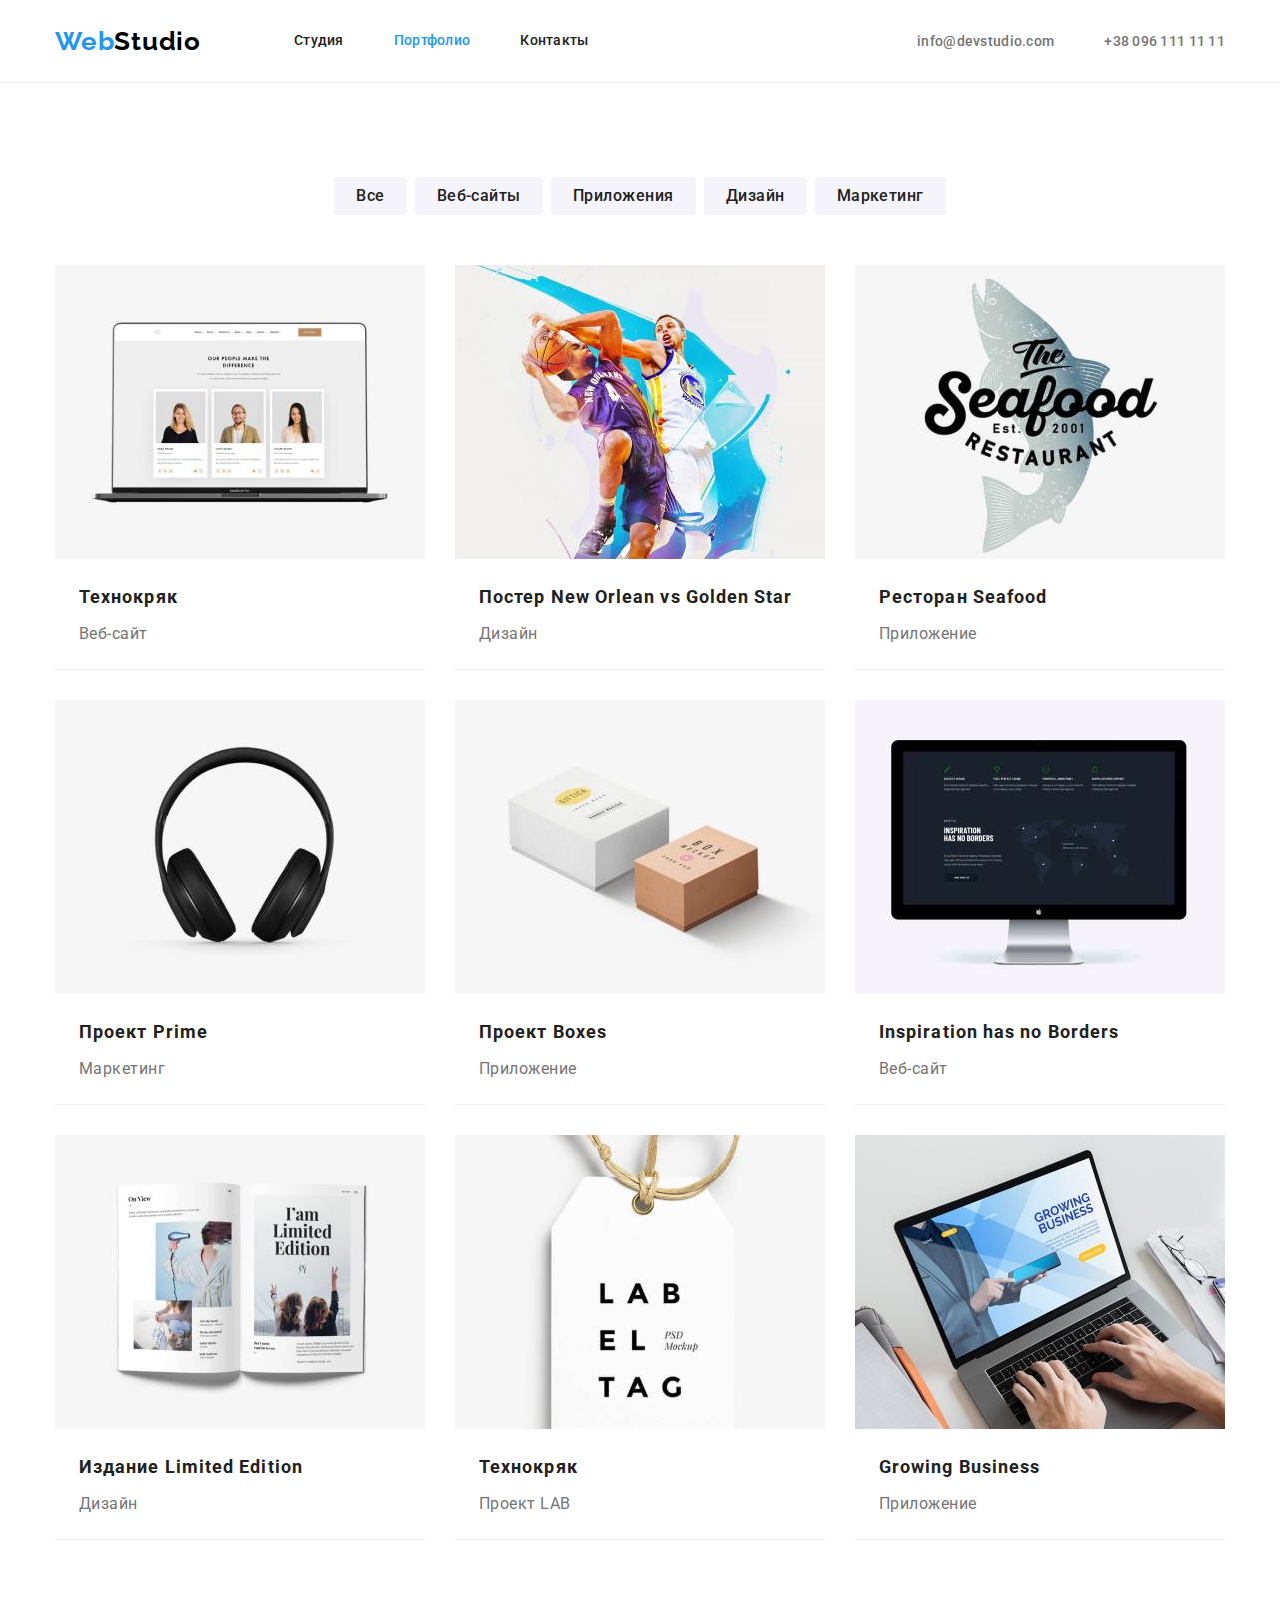
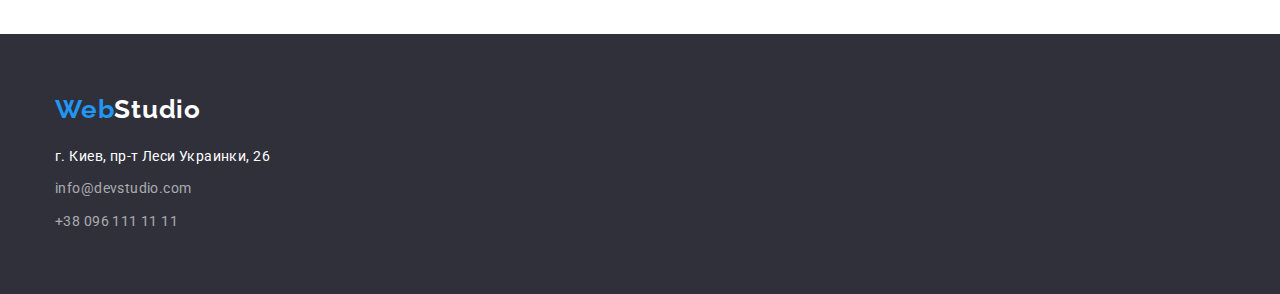
==== portfolio.html @ 1f935da1 "Из ДЗ-3" ====
<!DOCTYPE html>
<html lang="ru">

<head>
    <meta charset="UTF-8">
    <meta http-equiv="X-UA-Compatible" content="IE=edge">
    <meta name="viewport" content="width=device-width, initial-scale=1.0">
    <title>html-css-homework2</title>
    <link rel="preconnect" href="https://fonts.googleapis.com">
    <link rel="preconnect" href="https://fonts.gstatic.com" crossorigin>
    <link
        href="https://fonts.googleapis.com/css2?family=Raleway:wght@700&family=Roboto:wght@400;500;700;900&display=swap"
        rel="stylesheet">
    <link rel="stylesheet" href="https://cdnjs.cloudflare.com/ajax/libs/modern-normalize/1.1.0/modern-normalize.css"
        integrity="sha512-Y0MM+V6ymRKN2zStTqzQ227DWhhp4Mzdo6gnlRnuaNCbc+YN/ZH0sBCLTM4M0oSy9c9VKiCvd4Jk44aCLrNS5Q=="
        crossorigin="anonymous" referrerpolicy="no-referrer" />
    <link rel="stylesheet" href="./css/styles.css">
</head>

<body>
    <header class="header">
        <div class="container header-container">
            <a class="link header-logo" href="#">Web<span class="header-logo-color">Studio</span></a>
            <nav class="header-navigation">
                <ul class="list header-list">
                    <li class="header-item">
                        <a class="link header-link" href="./index.html">Студия</a>
                    </li>
                    <li class="header-item">
                        <a class="link header-link pagemark" href="./portfolio.html">Портфолио</a>
                    </li>
                    <li class="header-item">
                        <a class="link header-link" href="#">Контакты</a>
                    </li>
                </ul>
            </nav>
            <ul class="list address">
                <li class="address-item">
                    <a class="link address-mail" href="mailto:info@devstudio.com">info@devstudio.com</a>
                </li>
                <li class="address-item">
                    <a class="link address-tel" href="tel:+380961111111">+38 096 111 11 11</a>
                </li>
            </ul>
        </div>
    </header>
    <main>
        <section class="section">
            <div class="container">
                <h1 class="portfolio-hidden-title visually-hidden">Портфолио</h1>
                <ul class="list filter-list">
                    <li class="filter-item">
                        <button class="filter-button button" type="button">Все</button>
                    </li>
                    <li class="filter-item">
                        <button class="filter-button button" type="button">Веб-сайты</button>
                    </li>
                    <li class="filter-item">
                        <button class="filter-button button" type="button">Приложения</button>
                    </li>
                    <li class="filter-item">
                        <button class="filter-button button" type="button">Дизайн</button>
                    </li>
                    <li class="filter-item">
                        <button class="filter-button button" type="button">Маркетинг</button>
                    </li>
                </ul>
                <ul class="list portfolio-list">
                    <li class="portfolio-item">
                        <a class="link portfolio-link" href="#">
                            <img src="./images/portfolio/portfolio-img1.jpg" alt="">
                            <div class="portfolio-div">
                                <h2 class="portfolio-title">Технокряк</h2>
                                 <p class="portfolio-text">Веб-сайт</p>
                            </div>
                        </a>
                    </li>
                    <li class="portfolio-item">
                        <a class="link portfolio-link" href="#">
                            <img src="./images/portfolio/portfolio-img2.jpg" alt="">
                            <div class="portfolio-div">
                                <h2 class="portfolio-title">Постер New Orlean vs Golden Star</h2>
                                 <p class="portfolio-text">Дизайн</p>
                            </div>
                        </a>
                    </li>
                    <li class="portfolio-item">
                        <a class="link portfolio-link" href="#">
                            <img src="./images/portfolio/portfolio-img3.jpg" alt="">
                            <div class="portfolio-div">
                                <h2 class="portfolio-title">Ресторан Seafood</h2>
                                 <p class="portfolio-text">Приложение</p>
                            </div>
                        </a>
                    </li>
                    <li class="portfolio-item">
                        <a class="link portfolio-link" href="#">
                            <img src="./images/portfolio/portfolio-img4.jpg" alt="">
                            <div class="portfolio-div">
                                <h2 class="portfolio-title">Проект Prime</h2>
                                 <p class="portfolio-text">Маркетинг</p>
                            </div>
                        </a>
                    </li>
                    <li class="portfolio-item">
                        <a class="link portfolio-link" href="#">
                            <img src="./images/portfolio/portfolio-img5.jpg" alt="">
                            <div class="portfolio-div">
                                <h2 class="portfolio-title">Проект Boxes</h2>
                                 <p class="portfolio-text">Приложение</p>
                            </div>
                        </a>
                    </li>
                    <li class="portfolio-item">
                        <a class="link portfolio-link" href="#">
                            <img src="./images/portfolio/portfolio-img6.jpg" alt="">
                            <div class="portfolio-div">
                                <h2 class="portfolio-title">Inspiration has no Borders</h2>
                                 <p class="portfolio-text">Веб-сайт</p>
                            </div>
                        </a>
                    </li>
                    <li class="portfolio-item">
                        <a class="link portfolio-link" href="#">
                            <img src="./images/portfolio/portfolio-img7.jpg" alt="">
                            <div class="portfolio-div">
                                <h2 class="portfolio-title">Издание Limited Edition</h2>
                                 <p class="portfolio-text">Дизайн</p>
                            </div>
                        </a>
                    </li>
                    <li class="portfolio-item">
                        <a class="link portfolio-link" href="#">
                            <img src="./images/portfolio/portfolio-img8.jpg" alt="">
                            <div class="portfolio-div">
                                <h2 class="portfolio-title">Технокряк</h2>
                                 <p class="portfolio-text">Проект LAB</p>
                            </div>
                        </a>
                    </li>
                    <li class="portfolio-item">
                        <a class="link portfolio-link" href="#">
                            <img src="./images/portfolio/portfolio-img9.jpg" alt="">
                            <div class="portfolio-div">
                                <h2 class="portfolio-title">Growing Business</h2>
                                 <p class="portfolio-text">Приложение</p>
                            </div>
                        </a>
                    </li>
                </ul>
            </div>
        </section>
    </main>
    <footer class="footer">
        <div class="container">
            <a class="link footer-logo" href="#">Web<span class="footer-logo-color">Studio</span></a>
            <address>
                <ul class="footer-list">
                    <li class="footer-item">
                        <a class="link footer-link" href="https://goo.gl/maps/NmV2bP52EN1xxGEw7" rel="noopener noreferrer">
                            г. Киев, пр-т Леси Украинки, 26
                        </a>
                    </li>
                    <li class="footer-item">
                        <a class="link footer-mail" href="mailto:info@devstudio.com">info@devstudio.com</a>
                    </li>
                    <li>
                        <a class="link footer-tel" href="tel:+380961111111">+38 096 111 11 11</a>
                    </li>
                </ul>
            </address>
        </div>
    </footer>
</body>

</html>
---- css/styles.css ----
:root {
  --main-logo-color: #2196f3;
  --second-logo-color: #000000;
  --third-logo-color: #ffffff;

  --main-title-color: #212121;
  --second-title-color: #ffffff;
  --main-text-color: #757575;
  --second-text-color: #ffffff;
  --third-text-color: rgba(255, 255, 255, 0.6);

  --main-button-color: #212121;
  --second-button-color: #ffffff;
  --third-button-color: #2196f3;
  --bg-button-color-hover: #2196f3;

  --main-header-color: #212121;
  --second-header-color: #757575;
  --header-hover-color: #2196f3;

  --hero-bg-color: #2f303a;
  --footer-bg-color: #2f303a;

  --head-underline-color: #ececec;

  --team-bg-color: #f5f4fa;

  --portfolio-border-color: #eeeeee;
}

html {
  margin: 0;
  padding: 0;
}

*,
*::before,
*::after {
  box-sizing: border-box;
}

p,
h1,
h2,
h3,
h4,
h5,
h6 {
  margin: 0;
}

ul {
  margin: 0;
  padding: 0;
  list-style: none;
}

button {
  cursor: pointer;
  outline: 0;
  border: 0;
}

.container {
  width: 1200px;
  padding-left: 15px;
  padding-right: 15px;
  margin: 0 auto;
}

body {
  font-family: Roboto, sans-serif;
  color: var(--main-text-color);
}

.link {
  text-decoration: none;
}

img {
  display: block;
  max-width: 100%;
  height: auto;
}

.visually-hidden {
  position: absolute;
  width: 1px;
  height: 1px;
  margin: -1px;
  padding: 0;
  overflow: hidden;
  border: 0;
  clip: rect(0 0 0 0);
}

.footer {
  background-color: var(--footer-bg-color);
}

/* -----------------HEADER--------------- */

.header {
  border-bottom: 1px solid var(--head-underline-color);
}

.header-list {
  display: flex;
  align-items: center;
}

.address {
  display: flex;
  align-items: center;
  margin-left: auto;
}

.header-container {
  display: flex;
  align-items: center;
}

.header-logo {
  margin-right: 93px;
}

.header-item:not(:last-child) {
  margin-right: 50px;
}

.address-item:not(:last-child) {
  margin-right: 50px;
}

.header-logo,
.footer-logo {
  font-family: Raleway;
  font-weight: 700;
  font-size: 26px;
  line-height: 1.19;
  letter-spacing: 0.03em;
  color: var(--main-logo-color);
}

.header-logo-color {
  color: var(--second-logo-color);
}

.footer-logo-color {
  color: var(--third-logo-color);
}

.header-link {
  display: block;
  font-weight: 500;
  font-size: 14px;
  line-height: 1.14;
  letter-spacing: 0.02em;
  color: var(--main-header-color);

  padding-top: 33px;
  padding-bottom: 33px;
}

.address-mail,
.address-tel {
  font-weight: 500;
  font-size: 14px;
  line-height: 1.14;
  letter-spacing: 0.02em;
  color: var(--second-header-color);

  padding-top: 32px;
  padding-bottom: 32px;
}

.header-link:hover,
.header-link:focus,
.address-mail:hover,
.address-mail:focus,
.address-tel:hover,
.address-tel:focus,
.footer-link:hover,
.footer-link:focus,
.footer-mail:hover,
.footer-mail:focus,
.footer-tel:hover,
.footer-tel:focus,
.pagemark {
  color: var(--header-hover-color);
}

/* -----------------HERO---------------- */

.hero {
  padding-top: 200px;
  padding-bottom: 200px;

  background-color: var(--hero-bg-color);
}

.hero-title {
  font-weight: 900;
  font-size: 44px;
  line-height: 1.36;
  text-align: center;
  letter-spacing: 0.06em;
  text-transform: uppercase;
  color: var(--second-title-color);

  width: 696px;
  margin-left: auto;
  margin-right: auto;
}

.hero-button {
  display: block;
  font-family: inherit;
  color: var(--second-button-color);
  background-color: var(--third-button-color);
  border: none;
  box-shadow: 0px 4px 4px rgba(0, 0, 0, 0.15);
  border-radius: 4px;

  min-width: 200px;
  padding-top: 10px;
  padding-bottom: 10px;

  margin-top: 30px;
  margin-left: auto;
  margin-right: auto;
}

/* ---------------BENEFITS---------------- */

.section {
  padding: 94px 0;
}

.benefits-list-title {
  font-weight: 700;
  font-size: 14px;
  line-height: 1.14;
  letter-spacing: 0.03em;
  text-transform: uppercase;
  color: var(--main-title-color);

  margin-bottom: 10px;
}

.benefits-text {
  font-size: 14px;
  line-height: 1.71;
  letter-spacing: 0.03em;
}

.benefits-list {
  display: flex;
}

.benefits-item:not(:last-child) {
  margin-right: 30px;
}

/* ------------BUSINESS----------------- */

.business-section {
  padding-top: 0;
}

.business-title,
.team-title {
  font-weight: 700;
  font-size: 36px;
  line-height: 1.17;
  text-align: center;
  letter-spacing: 0.03em;
  color: var(--main-title-color);
}

.business-title {
  margin-bottom: 50px;
}

.business-container {
  padding-bottom: 94px;
}

.business-list {
  display: flex;
}

.business-item:not(:last-child) {
  margin-right: 30px;
}

/* -------------TEAM------------------ */
.team {
  background: var(--team-bg-color);
}

.team-title {
  margin-bottom: 50px;
}

.team-list-title {
  font-weight: 500;
  font-size: 16px;
  line-height: 1.19;
  text-align: center;
  letter-spacing: 0.03em;
  color: var(--main-title-color);
  padding-bottom: 10px;
}

.team-text {
  font-size: 16px;
  line-height: 1.19;
  text-align: center;
  letter-spacing: 0.03em;
}

.team-list {
  display: flex;
}

.team-item {
  background-color: #ffffff;
  box-shadow: 0px 1px 3px rgba(0, 0, 0, 0.12), 0px 1px 1px rgba(0, 0, 0, 0.14),
    0px 2px 1px rgba(0, 0, 0, 0.2);
  border-radius: 0px 0px 4px 4px;
}

.team-item:not(:last-child) {
  margin-right: 30px;
}

.team-team {
  padding: 30px 0;
}

/* --------------FOOTER---------------- */

.footer {
  padding-top: 60px;
  padding-bottom: 60px;
}

address {
  font-style: normal;
}

.footer-link {
  font-size: 14px;
  line-height: 1.71;
  letter-spacing: 0.03em;
  color: var(--second-text-color);

  display: block;
}

.footer-mail,
.footer-tel {
  font-size: 14px;
  line-height: 1.71;
  letter-spacing: 0.03em;
  color: var(--third-text-color);
}

.footer-logo {
  display: block;
  margin-bottom: 20px;
}

.footer-item {
  margin-bottom: 9px;
}

/* portfolio page classes */

/* ---------------filter---------------- */

.filter-button {
  display: block;
  padding: 6px 22px;

  font-weight: 500;
  font-size: 16px;
  line-height: 1.62;
  letter-spacing: 0.03em;
  color: var(--main-button-color);
  background: #f5f4fa;
  border-radius: 4px;
}

.filter-button:hover,
.filter-button:focus {
  color: var(--second-button-color);
  background-color: var(--bg-button-color-hover);
}

.filter-list {
  display: flex;
  justify-content: center;
  margin-bottom: 50px;
}

.filter-item:not(:last-child) {
  margin-right: 8px;
}

/* --------------portfolio-------------- */

.portfolio-list {
  display: flex;
  flex-wrap: wrap;
}

.portfolio-item {
  border-bottom: 1px solid var(--portfolio-border-color);
  margin-right: 30px;
  margin-bottom: 30px;
}

.portfolio-item:nth-child(3n) {
  margin-right: 0;
}

.portfolio-item:nth-last-child(-n + 3) {
  margin-bottom: 0;
}

.portfolio-title {
  font-weight: 700;
  font-size: 18px;
  line-height: 2;
  letter-spacing: 0.06em;
  color: var(--main-title-color);

  margin-bottom: 4px;
}

.portfolio-text {
  color: var(--main-text-color);
  font-size: 16px;
  line-height: 1.87;
  letter-spacing: 0.03em;
}

.portfolio-link {
  display: block;
}

.portfolio-div {
  padding: 20px 24px;
}
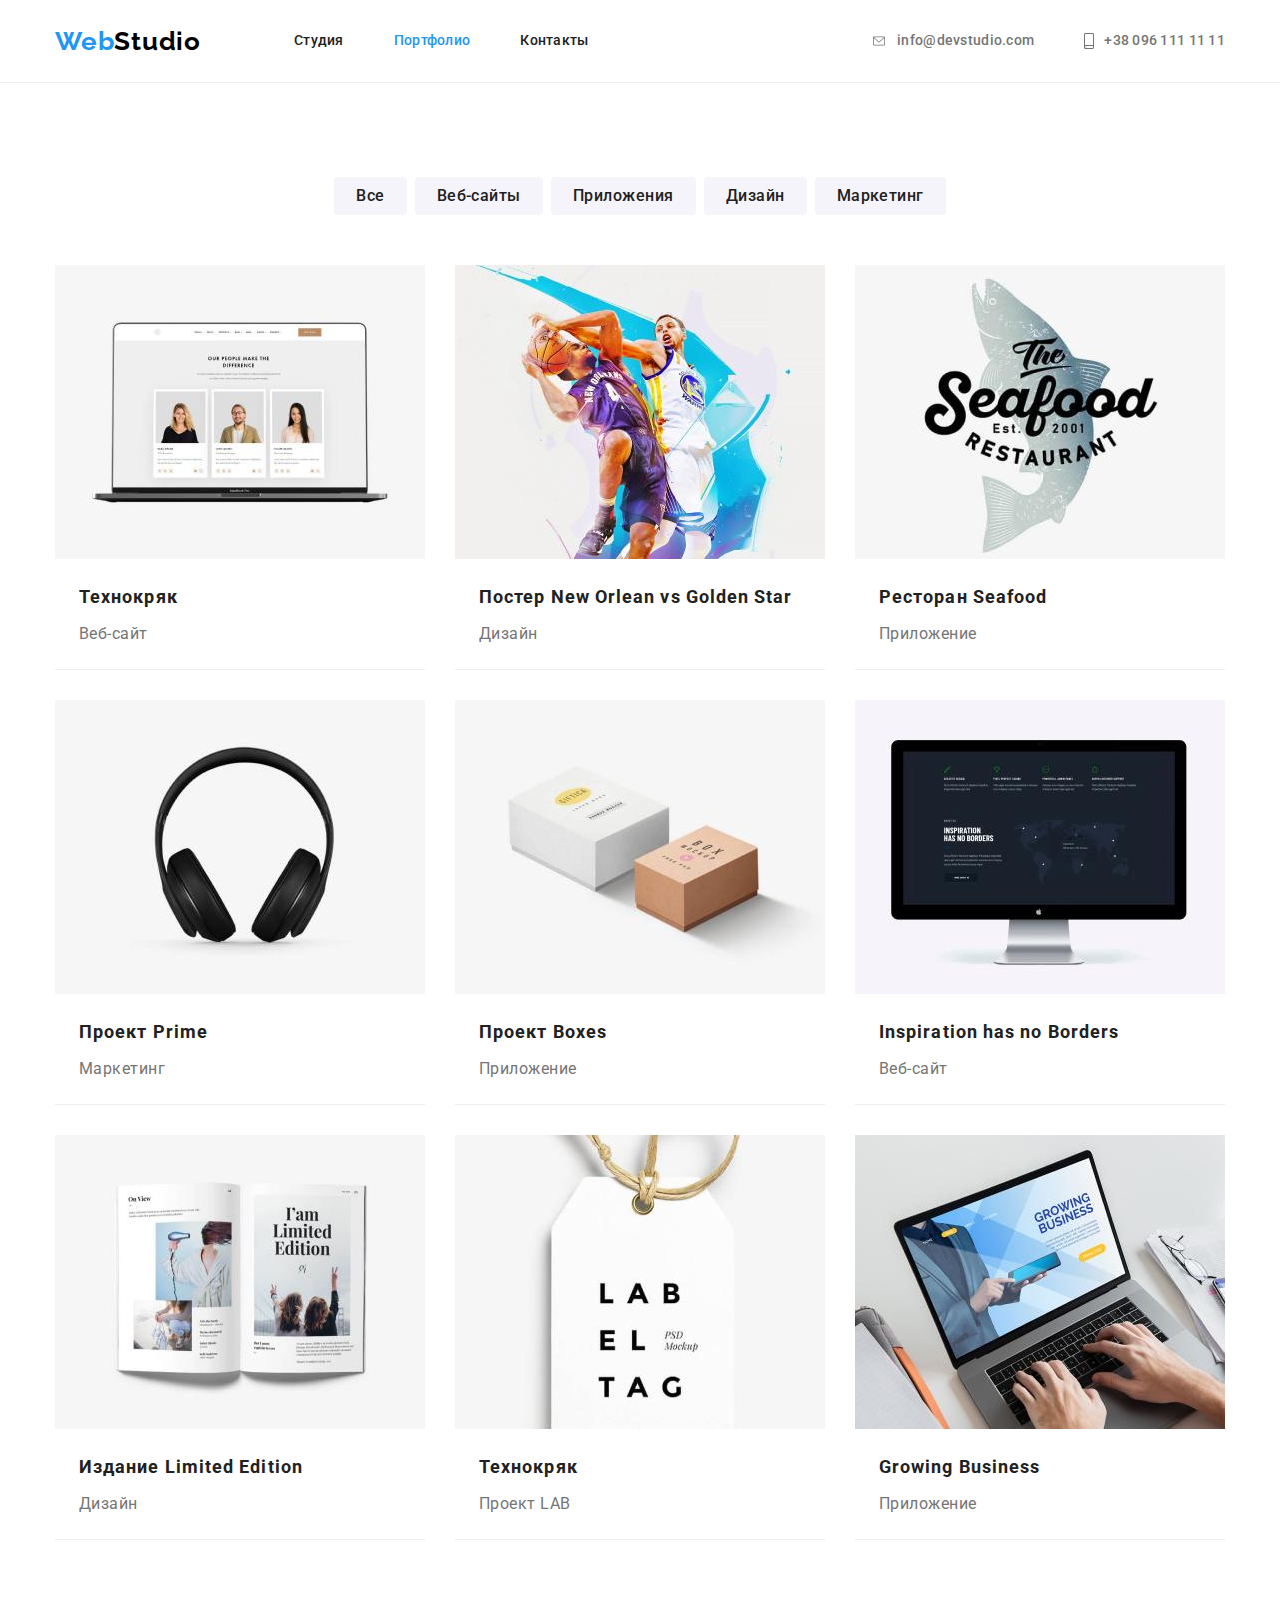
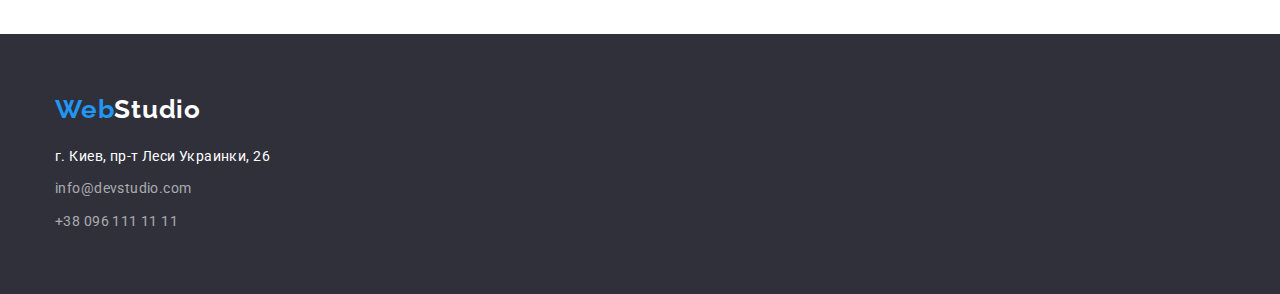
==== commit 71fbae5d: "добавил картинки в benefits" ====
--- a/portfolio.html
+++ b/portfolio.html
@@ -22,7 +22,7 @@
         <div class="container header-container">
             <a class="link header-logo" href="#">Web<span class="header-logo-color">Studio</span></a>
             <nav class="header-navigation">
-                <ul class="list header-list">
+                <ul class="header-list">
                     <li class="header-item">
                         <a class="link header-link" href="./index.html">Студия</a>
                     </li>
@@ -34,12 +34,22 @@
                     </li>
                 </ul>
             </nav>
-            <ul class="list address">
+            <ul class="address">
                 <li class="address-item">
-                    <a class="link address-mail" href="mailto:info@devstudio.com">info@devstudio.com</a>
+                    <a class="link address-mail" href="mailto:info@devstudio.com">
+                        <svg class="address-mail-icon" width="16" height="12">
+                            <use href="./images/icons.svg#icon-envelope"></use>
+                        </svg>
+                        info@devstudio.com
+                    </a>
                 </li>
                 <li class="address-item">
-                    <a class="link address-tel" href="tel:+380961111111">+38 096 111 11 11</a>
+                    <a class="link address-tel" href="tel:+380961111111">
+                        <svg class="address-tel-icon" width="10" height="16">
+                            <use href="./images/icons.svg#icon-smartphone"></use>
+                        </svg>
+                        +38 096 111 11 11
+                    </a>
                 </li>
             </ul>
         </div>
--- a/css/styles.css
+++ b/css/styles.css
@@ -18,7 +18,7 @@
   --second-header-color: #757575;
   --header-hover-color: #2196f3;
 
-  --hero-bg-color: #2f303a;
+  --hero-bg-color: #c4c4c4;
   --footer-bg-color: #2f303a;
 
   --head-underline-color: #ececec;
@@ -61,6 +61,10 @@
   border: 0;
 }
 
+.section {
+  padding: 94px 0;
+}
+
 .container {
   width: 1200px;
   padding-left: 15px;
@@ -75,6 +79,15 @@
 
 .link {
   text-decoration: none;
+}
+
+.title {
+  font-weight: 700;
+  font-size: 36px;
+  line-height: 1.17;
+  text-align: center;
+  letter-spacing: 0.03em;
+  color: var(--main-title-color);
 }
 
 img {
@@ -169,9 +182,18 @@
   line-height: 1.14;
   letter-spacing: 0.02em;
   color: var(--second-header-color);
+  display: flex;
+  align-items: center;
+  color: var(--main-text-color);
 
   padding-top: 32px;
   padding-bottom: 32px;
+}
+
+.address-mail-icon,
+.address-tel-icon {
+  fill: currentColor;
+  margin-right: 10px;
 }
 
 .header-link:hover,
@@ -195,6 +217,14 @@
 .hero {
   padding-top: 200px;
   padding-bottom: 200px;
+  background-image: linear-gradient(
+      rgba(47, 48, 58, 0.4),
+      rgba(47, 48, 58, 0.4)
+    ),
+    url(../images/hero-bg.jpg);
+  background-repeat: no-repeat;
+  background-position: center;
+  background-size: cover;
 
   background-color: var(--hero-bg-color);
 }
@@ -233,10 +263,6 @@
 
 /* ---------------BENEFITS---------------- */
 
-.section {
-  padding: 94px 0;
-}
-
 .benefits-list-title {
   font-weight: 700;
   font-size: 14px;
@@ -262,9 +288,19 @@
   margin-right: 30px;
 }
 
+.benefits-img {
+  display: flex;
+  width: 270px;
+  height: 120px;
+  background-color: #f5f4fa;
+  justify-content: center;
+  align-items: center;
+  margin-bottom: 30px;
+}
+
 /* ------------BUSINESS----------------- */
 
-.business-section {
+.businesssection {
   padding-top: 0;
 }
 
@@ -318,6 +354,7 @@
   line-height: 1.19;
   text-align: center;
   letter-spacing: 0.03em;
+  margin-bottom: 16px;
 }
 
 .team-list {
@@ -337,6 +374,83 @@
 
 .team-team {
   padding: 30px 0;
+}
+
+.team-sotial-list {
+  display: flex;
+  justify-content: center;
+}
+
+.team-social-item {
+  width: 44px;
+  height: 44px;
+}
+
+.team-social-item + .team-social-item {
+  margin-left: 10px;
+}
+
+.team-social-link {
+  width: 100%;
+  height: 100%;
+  background-color: inherit;
+  border-radius: 50%;
+  display: flex;
+  align-items: center;
+  justify-content: center;
+  color: #afb1b8;
+}
+
+.team-social-link:hover,
+.team-social-link:focus {
+  background-color: #2196f3;
+  color: #ffffff;
+}
+
+.team-social-icon {
+  fill: currentColor;
+}
+
+/* -------------CLIENTS---------------- */
+
+.clients-title {
+  margin-bottom: 50px;
+}
+
+.clients-list {
+  display: flex;
+  justify-content: center;
+}
+
+.clients-item {
+  width: 170px;
+  height: 92px;
+  border: 1px solid #afb1b8;
+  box-sizing: border-box;
+  border-radius: 4px;
+}
+
+.clients-item + .clients-item {
+  margin-left: 30px;
+}
+
+.clients-link {
+  width: 100%;
+  height: 100%;
+  display: flex;
+  align-items: center;
+  justify-content: center;
+  color: var(--main-text-color);
+}
+
+.clients-link:hover,
+.clients-link:focus {
+  color: #2196f3;
+  border: 1px solid #2196f3;
+}
+
+.clients-icon {
+  fill: currentColor;
 }
 
 /* --------------FOOTER---------------- */
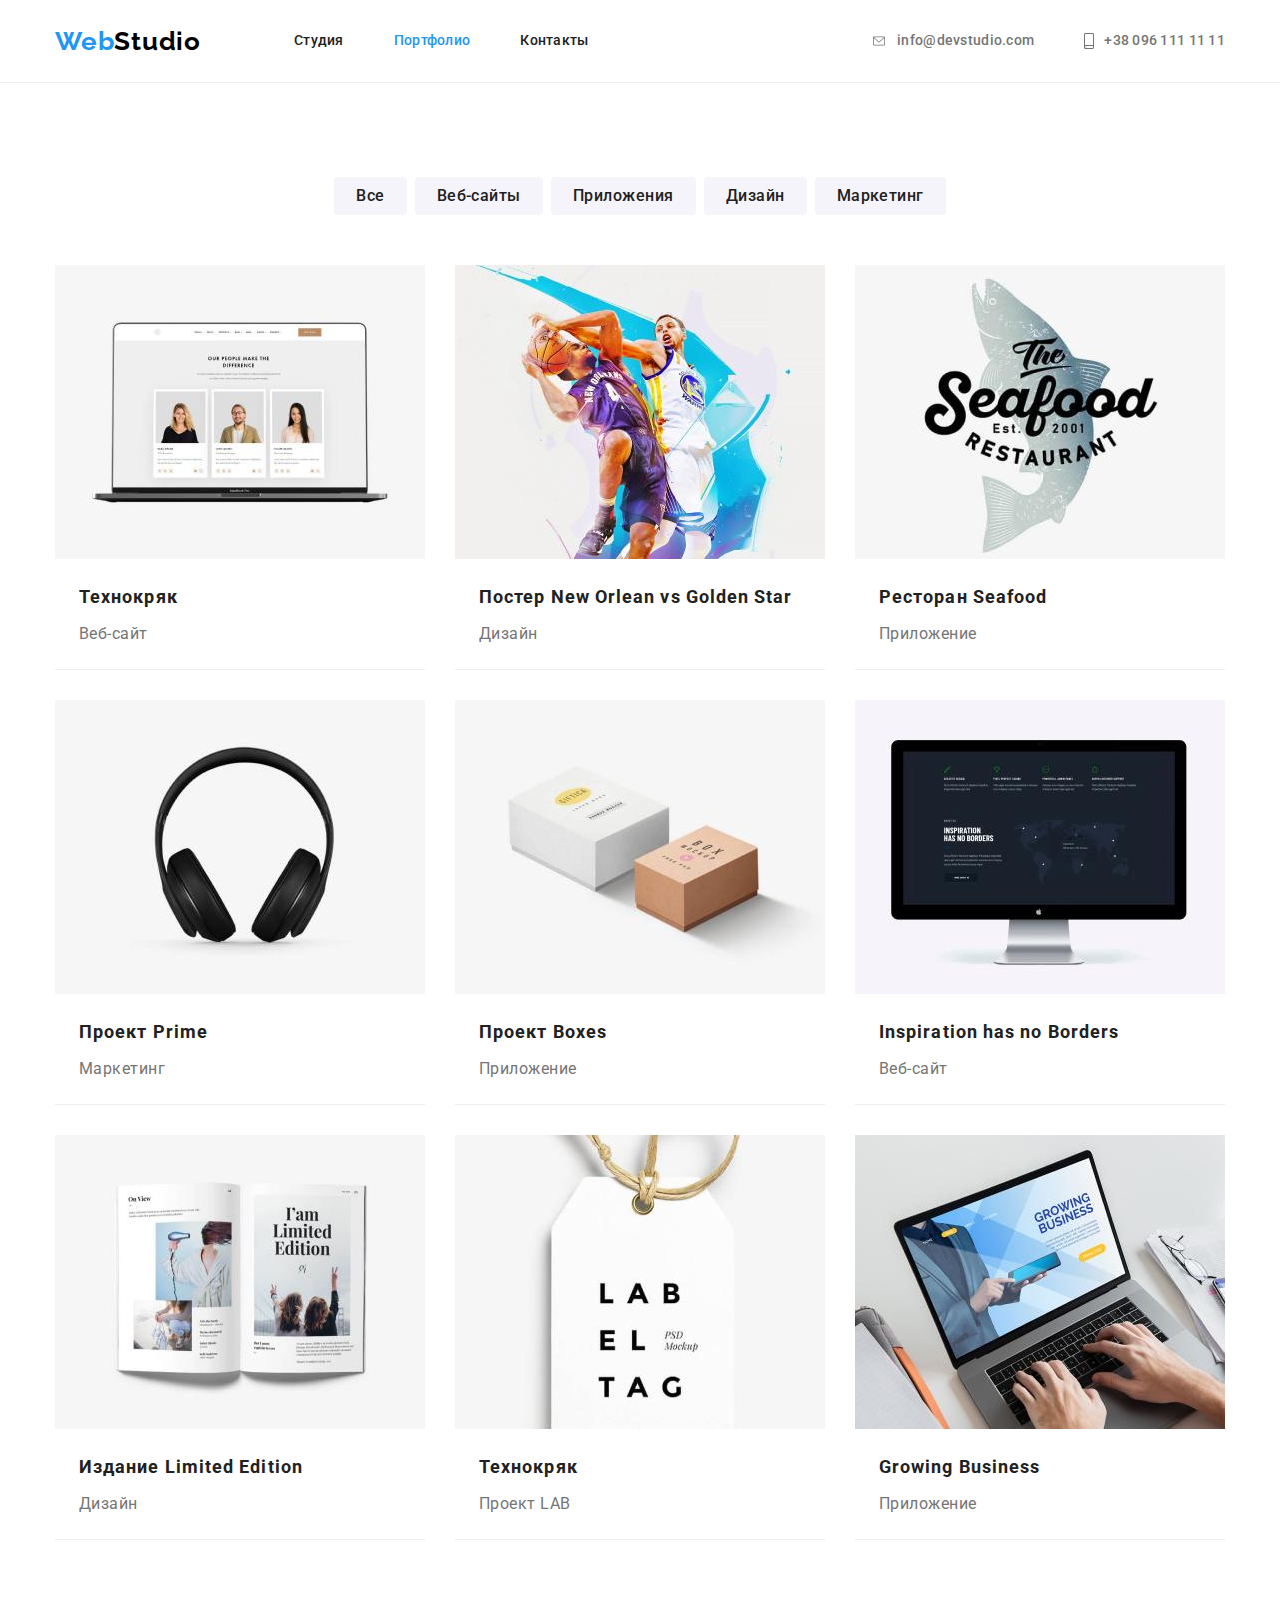
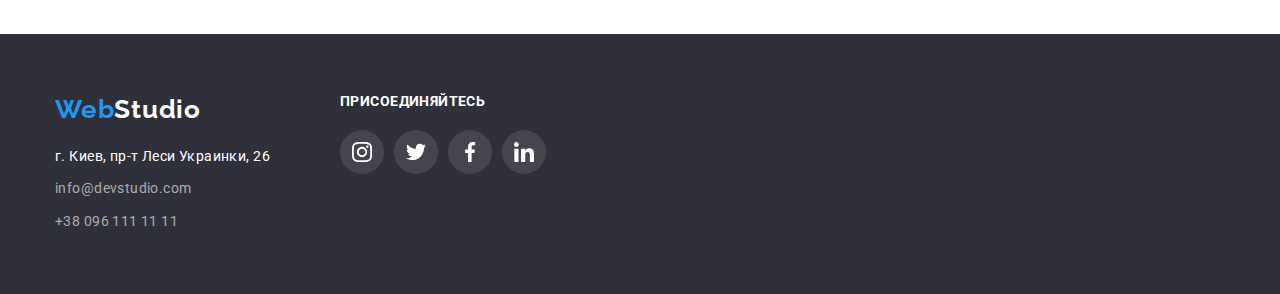
==== commit 315543d4: "добавил footer на portfolio" ====
--- a/portfolio.html
+++ b/portfolio.html
@@ -162,23 +162,59 @@
         </section>
     </main>
     <footer class="footer">
-        <div class="container">
-            <a class="link footer-logo" href="#">Web<span class="footer-logo-color">Studio</span></a>
-            <address>
-                <ul class="footer-list">
-                    <li class="footer-item">
-                        <a class="link footer-link" href="https://goo.gl/maps/NmV2bP52EN1xxGEw7" rel="noopener noreferrer">
-                            г. Киев, пр-т Леси Украинки, 26
-                        </a>
-                    </li>
-                    <li class="footer-item">
-                        <a class="link footer-mail" href="mailto:info@devstudio.com">info@devstudio.com</a>
-                    </li>
-                    <li>
-                        <a class="link footer-tel" href="tel:+380961111111">+38 096 111 11 11</a>
-                    </li>
-                </ul>
-            </address>
+        <div class="container footer-conteiner">
+            <div class="footer-left">
+                <a class="link footer-logo" href="#">Web<span class="footer-logo-color">Studio</span></a>
+                <address>
+                    <ul class="footer-list">
+                        <li class="footer-item">
+                            <a class="link footer-link" href="https://goo.gl/maps/NmV2bP52EN1xxGEw7"
+                                rel="noopener noreferrer">
+                                г. Киев, пр-т Леси Украинки, 26
+                            </a>
+                        </li>
+                        <li class="footer-item">
+                            <a class="link footer-mail" href="mailto:info@devstudio.com">info@devstudio.com</a>
+                        </li>
+                        <li>
+                            <a class="link footer-tel" href="tel:+380961111111">+38 096 111 11 11</a>
+                        </li>
+                    </ul>
+                </address>
+            </div>
+            <div class="footer-right">
+                <h2 class="footer-title">присоединяйтесь</h2>
+                <ul class="footer-sotial-list">
+                    <li class="footer-social-item">
+                        <a class="footer-social-link" href="">
+                            <svg class="footer-social-icon" width="20" height="20">
+                                <use href="./images/icons.svg#icon-instagram"></use>
+                            </svg>
+                        </a>
+                    </li>
+                    <li class="footer-social-item">
+                        <a class="footer-social-link" href="">
+                            <svg class="footer-social-icon" width="20" height="20">
+                                <use href="./images/icons.svg#icon-twitter"></use>
+                            </svg>
+                        </a>
+                    </li>
+                    <li class="footer-social-item">
+                        <a class="footer-social-link" href="">
+                            <svg class="footer-social-icon" width="20" height="20">
+                                <use href="./images/icons.svg#icon-facebook"></use>
+                            </svg>
+                        </a>
+                    </li>
+                    <li class="footer-social-item">
+                        <a class="footer-social-link" href="">
+                            <svg class="footer-social-icon" width="20" height="20">
+                                <use href="./images/icons.svg#icon-linkedin"></use>
+                            </svg>
+                        </a>
+                    </li>
+                </ul>
+            </div>
         </div>
     </footer>
 </body>
--- a/css/styles.css
+++ b/css/styles.css
@@ -490,6 +490,57 @@
   margin-bottom: 9px;
 }
 
+.footer-title {
+  font-size: 14px;
+  line-height: 1.14;
+  letter-spacing: 0.03em;
+  text-transform: uppercase;
+  margin-bottom: 20px;
+
+  color: var(--second-text-color);
+}
+
+.footer-conteiner {
+  display: flex;
+}
+
+.footer-left {
+  margin-right: 70px;
+}
+
+.footer-sotial-list {
+  display: flex;
+  justify-content: center;
+}
+
+.footer-social-item {
+  width: 44px;
+  height: 44px;
+}
+
+.footer-social-item + .footer-social-item {
+  margin-left: 10px;
+}
+
+.footer-social-link {
+  width: 100%;
+  height: 100%;
+  border-radius: 50%;
+  display: flex;
+  align-items: center;
+  justify-content: center;
+  background: rgba(255, 255, 255, 0.1);
+}
+
+.footer-social-link:hover,
+.footer-social-link:focus {
+  background-color: #2196f3;
+}
+
+.footer-social-icon {
+  fill: #ffffff;
+}
+
 /* portfolio page classes */
 
 /* ---------------filter---------------- */
@@ -568,3 +619,9 @@
 .portfolio-div {
   padding: 20px 24px;
 }
+
+.portfolio-link:hover,
+.portfolio-link:focus {
+  box-shadow: 0px 1px 1px rgba(0, 0, 0, 0.12), 0px 4px 4px rgba(0, 0, 0, 0.06),
+    1px 4px 6px rgba(0, 0, 0, 0.16);
+}
